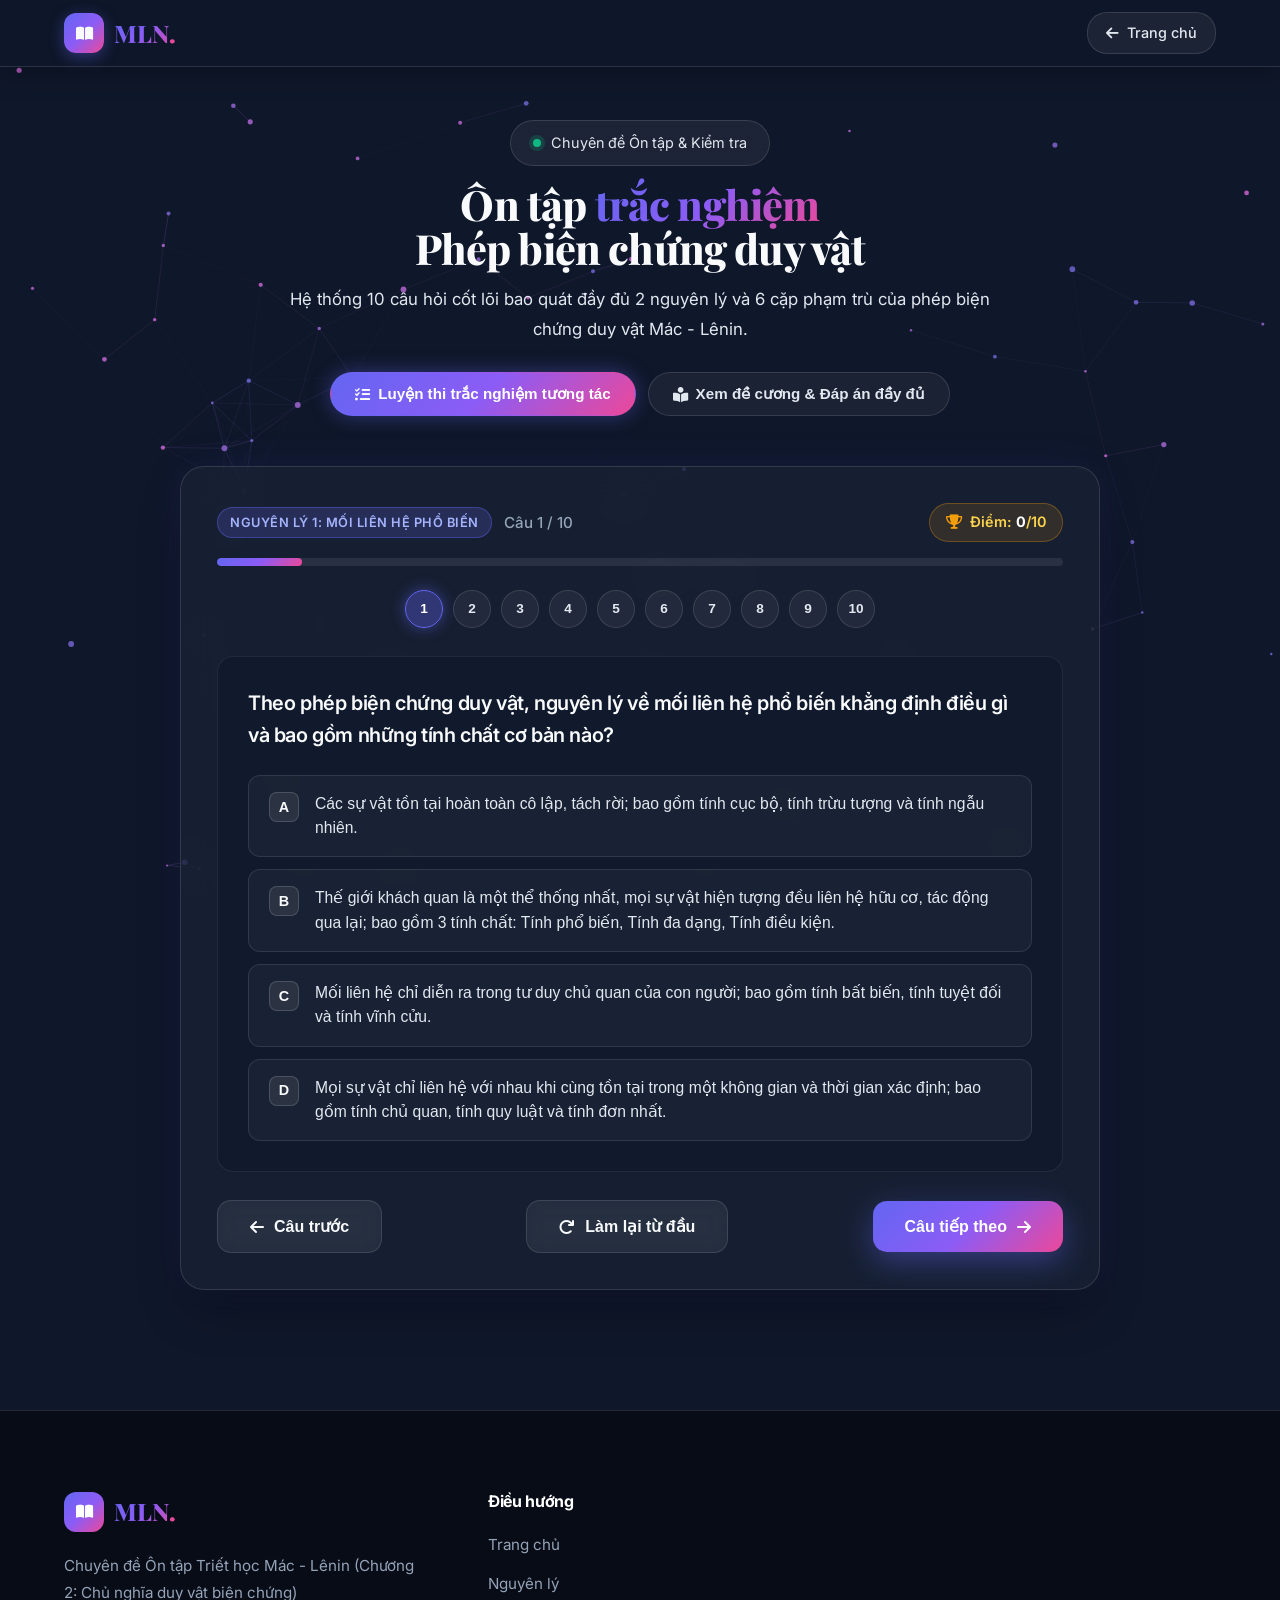
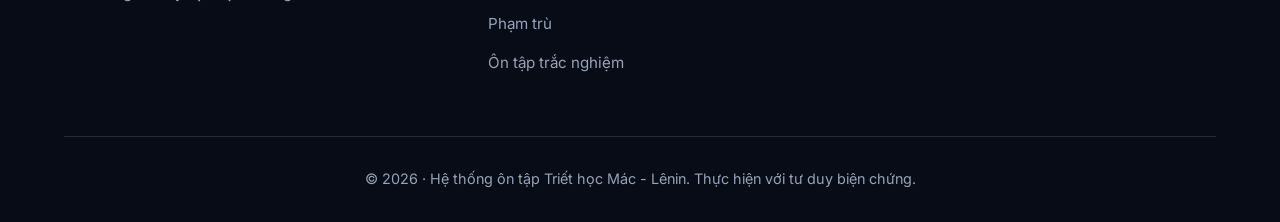
==== ontap.html @ 9b435123 "update" ====
<!DOCTYPE html>
<html lang="vi">
<head>
    <meta charset="UTF-8">
    <meta name="viewport" content="width=device-width, initial-scale=1.0">
    <title>Ôn tập trắc nghiệm | Triết học Mác - Lênin (Chương 2)</title>
    <link rel="preconnect" href="https://fonts.googleapis.com">
    <link rel="preconnect" href="https://fonts.gstatic.com" crossorigin>
    <link href="https://fonts.googleapis.com/css2?family=Inter:wght@300;400;500;600;700;800;900&family=Playfair+Display:wght@400;500;600;700;800&display=swap" rel="stylesheet">
    <link rel="stylesheet" href="styles.css">
    <link rel="stylesheet" href="https://cdnjs.cloudflare.com/ajax/libs/font-awesome/6.5.1/css/all.min.css">
    <style>
        .page-header {
            padding: 120px 0 40px;
            text-align: center;
            position: relative;
            z-index: 1;
        }
        .mode-switcher {
            display: flex;
            justify-content: center;
            gap: 12px;
            margin: 28px 0 10px;
            flex-wrap: wrap;
        }
        .mode-btn {
            padding: 12px 24px;
            border-radius: 30px;
            border: 1px solid var(--glass-border);
            background: rgba(255, 255, 255, 0.05);
            color: var(--light-2);
            font-size: 0.95rem;
            font-weight: 600;
            cursor: pointer;
            transition: var(--transition);
            display: inline-flex;
            align-items: center;
            gap: 8px;
        }
        .mode-btn:hover {
            background: rgba(99, 102, 241, 0.2);
            border-color: var(--primary);
            color: #fff;
        }
        .mode-btn.active {
            background: var(--gradient-1);
            border-color: transparent;
            color: #fff;
            box-shadow: 0 0 20px rgba(99, 102, 241, 0.4);
        }
        .study-sheet-container {
            display: none;
            max-width: 960px;
            margin: 0 auto 60px;
            padding: 0 20px;
        }
        .sheet-card {
            background: rgba(30, 41, 59, 0.6);
            border: 1px solid var(--glass-border);
            border-radius: var(--radius);
            padding: 28px;
            margin-bottom: 24px;
            backdrop-filter: blur(16px);
            transition: var(--transition);
        }
        .sheet-card:hover {
            border-color: rgba(99, 102, 241, 0.4);
            transform: translateY(-2px);
        }
        .sheet-card-header {
            display: flex;
            align-items: center;
            gap: 12px;
            margin-bottom: 14px;
        }
        .sheet-num-badge {
            width: 34px;
            height: 34px;
            border-radius: 10px;
            background: var(--gradient-1);
            color: #fff;
            font-weight: 700;
            display: flex;
            align-items: center;
            justify-content: center;
            font-size: 0.9rem;
            flex-shrink: 0;
        }
        .sheet-tag {
            color: #a5b4fc;
            font-size: 0.85rem;
            font-weight: 600;
            text-transform: uppercase;
            letter-spacing: 0.5px;
        }
        .sheet-q-text {
            font-size: 1.15rem;
            font-weight: 600;
            color: var(--light);
            margin-bottom: 16px;
            line-height: 1.6;
        }
        .sheet-ans-box {
            background: rgba(16, 185, 129, 0.12);
            border-left: 4px solid var(--success);
            padding: 14px 18px;
            border-radius: 8px;
            margin-bottom: 14px;
            color: #d1fae5;
            font-weight: 500;
        }
        .sheet-ans-label {
            color: var(--success);
            font-weight: 700;
            margin-right: 6px;
        }
        .sheet-notes-box {
            background: rgba(99, 102, 241, 0.08);
            border-radius: 8px;
            padding: 16px 20px;
            color: var(--light-2);
            font-size: 0.95rem;
            line-height: 1.65;
        }
        .sheet-notes-box strong {
            color: var(--accent);
        }
        .sheet-notes-box ul {
            padding-left: 20px;
            margin-top: 6px;
        }
        .back-nav-btn {
            display: inline-flex;
            align-items: center;
            gap: 8px;
            color: var(--light-2);
            text-decoration: none;
            padding: 8px 18px;
            border-radius: 20px;
            background: rgba(255, 255, 255, 0.06);
            border: 1px solid var(--glass-border);
            font-size: 0.9rem;
            font-weight: 500;
            transition: var(--transition);
        }
        .back-nav-btn:hover {
            color: #fff;
            background: rgba(99, 102, 241, 0.25);
            border-color: var(--primary);
            transform: translateX(-3px);
        }
    </style>
</head>
<body>
    <div class="particles-bg">
        <canvas id="particles-canvas"></canvas>
    </div>

    <!-- Top Navbar -->
    <nav class="navbar scrolled" id="navbar" style="position: fixed; top: 0; width: 100%; z-index: 100;">
        <div class="nav-container">
            <a href="index.html" class="nav-logo">
                <span class="logo-icon"><i class="fas fa-book-open"></i></span>
                <span class="logo-text">MLN<span class="logo-dot">.</span></span>
            </a>
            <div style="display: flex; align-items: center; gap: 16px;">
                <a href="index.html" class="back-nav-btn">
                    <i class="fas fa-arrow-left"></i>
                    <span>Trang chủ</span>
                </a>
            </div>
        </div>
    </nav>

    <!-- Page Header -->
    <header class="page-header">
        <div class="container">
            <div class="hero-badge animate-fade-in" style="display: inline-flex; margin-bottom: 16px;">
                <span class="badge-dot"></span>
                <span>Chuyên đề Ôn tập & Kiểm tra</span>
            </div>
            <h1 class="hero-title" style="font-size: 2.6rem; margin-bottom: 14px;">
                Ôn tập <span class="gradient-text">trắc nghiệm</span><br>
                Phép biện chứng duy vật
            </h1>
            <p class="hero-subtitle" style="max-width: 700px; margin: 0 auto; font-size: 1.05rem; color: var(--light-2);">
                Hệ thống 10 câu hỏi cốt lõi bao quát đầy đủ 2 nguyên lý và 6 cặp phạm trù của phép biện chứng duy vật Mác - Lênin.
            </p>

            <!-- Mode Switcher -->
            <div class="mode-switcher">
                <button class="mode-btn active" id="btn-mode-quiz">
                    <i class="fas fa-tasks"></i>
                    <span>Luyện thi trắc nghiệm tương tác</span>
                </button>
                <button class="mode-btn" id="btn-mode-sheet">
                    <i class="fas fa-book-reader"></i>
                    <span>Xem đề cương & Đáp án đầy đủ</span>
                </button>
            </div>
        </div>
    </header>

    <!-- MODE 1: Interactive Quiz -->
    <main id="quiz-mode-container" style="padding-bottom: 80px;">
        <div class="container">
            <div class="quiz-wrapper">
                <div class="quiz-topbar">
                    <div class="quiz-info">
                        <span class="quiz-badge" id="quiz-badge-category">Nguyên lý</span>
                        <span class="quiz-counter" id="quiz-counter">Câu 1 / 10</span>
                    </div>
                    <div class="quiz-score-pill">
                        <i class="fas fa-trophy"></i>
                        <span>Điểm: <strong id="quiz-current-score">0</strong>/10</span>
                    </div>
                </div>

                <div class="quiz-progress-track">
                    <div class="quiz-progress-fill" id="quiz-progress-fill" style="width: 10%;"></div>
                </div>

                <div class="quiz-nav-pills" id="quiz-nav-pills"></div>

                <div class="quiz-card" id="quiz-card">
                    <div class="quiz-question-wrap">
                        <h3 class="quiz-question-text" id="quiz-question-text"></h3>
                    </div>

                    <div class="quiz-options-list" id="quiz-options-list"></div>

                    <div class="quiz-explanation-box" id="quiz-explanation-box" style="display: none;">
                        <div class="quiz-explanation-header">
                            <i class="fas fa-lightbulb"></i>
                            <h4>Giải thích & Đề cương ôn tập</h4>
                        </div>
                        <div class="quiz-explanation-body" id="quiz-explanation-body"></div>
                    </div>
                </div>

                <div class="quiz-controls" id="quiz-controls">
                    <button class="btn btn-secondary" id="quiz-prev-btn" disabled>
                        <i class="fas fa-arrow-left"></i>
                        <span>Câu trước</span>
                    </button>
                    <button class="btn btn-secondary" id="quiz-reset-btn">
                        <i class="fas fa-redo"></i>
                        <span>Làm lại từ đầu</span>
                    </button>
                    <button class="btn btn-primary" id="quiz-next-btn">
                        <span>Câu tiếp theo</span>
                        <i class="fas fa-arrow-right"></i>
                    </button>
                </div>

                <div class="quiz-result-card" id="quiz-result-card" style="display: none;">
                    <div class="result-icon-wrap">
                        <i class="fas fa-award"></i>
                    </div>
                    <h3 class="result-title">Hoàn thành bài ôn tập!</h3>
                    <p class="result-score-text">Bạn đã đạt <span id="final-score">0</span> / 10 điểm</p>
                    <p class="result-message" id="final-message"></p>
                    <div class="result-actions">
                        <button class="btn btn-primary" id="quiz-restart-btn">
                            <i class="fas fa-undo"></i>
                            <span>Luyện tập lại</span>
                        </button>
                        <button class="btn btn-secondary" id="quiz-view-sheet-btn">
                            <i class="fas fa-book-reader"></i>
                            <span>Xem lại toàn bộ đề cương</span>
                        </button>
                        <a href="index.html" class="btn btn-secondary">
                            <i class="fas fa-home"></i>
                            <span>Về trang chủ</span>
                        </a>
                    </div>
                </div>
            </div>
        </div>
    </main>

    <!-- MODE 2: Study Sheet -->
    <section class="study-sheet-container" id="sheet-mode-container">
        <div id="sheet-content-list">
            <!-- Dynamic render from JS -->
        </div>
        <div style="text-align: center; margin-top: 30px;">
            <button class="btn btn-primary" id="sheet-back-to-quiz">
                <i class="fas fa-tasks"></i>
                <span>Chuyển sang làm bài kiểm tra</span>
            </button>
        </div>
    </section>

    <!-- Footer -->
    <footer class="footer" style="margin-top: 40px;">
        <div class="container">
            <div class="footer-content">
                <div class="footer-brand">
                    <div class="footer-logo">
                        <i class="fas fa-book-open"></i>
                        <span>MLN<span class="logo-dot">.</span></span>
                    </div>
                    <p class="footer-desc">
                        Chuyên đề Ôn tập Triết học Mác - Lênin (Chương 2: Chủ nghĩa duy vật biện chứng)
                    </p>
                </div>
                <div class="footer-links">
                    <div class="footer-col">
                        <h4>Điều hướng</h4>
                        <ul>
                            <li><a href="index.html">Trang chủ</a></li>
                            <li><a href="index.html#principles">Nguyên lý</a></li>
                            <li><a href="index.html#categories">Phạm trù</a></li>
                            <li><a href="ontap.html">Ôn tập trắc nghiệm</a></li>
                        </ul>
                    </div>
                </div>
            </div>
            <div class="footer-bottom">
                <p>© 2026 · Hệ thống ôn tập Triết học Mác - Lênin. Thực hiện với tư duy biện chứng.</p>
            </div>
        </div>
    </footer>

    <button id="back-to-top" class="back-to-top">
        <i class="fas fa-chevron-up"></i>
    </button>

    <script src="script.js"></script>
    <script>
        // Setup Page Specific Mode Switching
        document.addEventListener('DOMContentLoaded', () => {
            const btnModeQuiz = document.getElementById('btn-mode-quiz');
            const btnModeSheet = document.getElementById('btn-mode-sheet');
            const quizContainer = document.getElementById('quiz-mode-container');
            const sheetContainer = document.getElementById('sheet-mode-container');
            const sheetList = document.getElementById('sheet-content-list');
            const backToQuizBtn = document.getElementById('sheet-back-to-quiz');
            const viewSheetBtn = document.getElementById('quiz-view-sheet-btn');

            // Render Study Sheet content from window.quizData if available
            const allQuizData = window.quizData || (typeof quizData !== 'undefined' ? quizData : null);
            if (allQuizData && sheetList) {
                const letters = ['A', 'B', 'C', 'D'];
                sheetList.innerHTML = allQuizData.map((q, idx) => `
                    <article class="sheet-card">
                        <div class="sheet-card-header">
                            <span class="sheet-num-badge">${idx + 1}</span>
                            <span class="sheet-tag">${q.category}</span>
                        </div>
                        <h3 class="sheet-q-text">${q.question}</h3>
                        <div class="sheet-ans-box">
                            <span class="sheet-ans-label"><i class="fas fa-check-circle"></i> Đáp án đúng: ${letters[q.answer]}.</span>
                            ${q.options[q.answer]}
                        </div>
                        <div class="sheet-notes-box">
                            ${q.explanation}
                        </div>
                    </article>
                `).join('');
            }

            function switchMode(isQuiz) {
                if (isQuiz) {
                    btnModeQuiz.classList.add('active');
                    btnModeSheet.classList.remove('active');
                    quizContainer.style.display = 'block';
                    sheetContainer.style.display = 'none';
                    window.scrollTo({ top: 0, behavior: 'smooth' });
                } else {
                    btnModeSheet.classList.add('active');
                    btnModeQuiz.classList.remove('active');
                    quizContainer.style.display = 'none';
                    sheetContainer.style.display = 'block';
                    window.scrollTo({ top: 0, behavior: 'smooth' });
                }
            }

            btnModeQuiz.addEventListener('click', () => switchMode(true));
            btnModeSheet.addEventListener('click', () => switchMode(false));
            if (backToQuizBtn) backToQuizBtn.addEventListener('click', () => switchMode(true));
            if (viewSheetBtn) viewSheetBtn.addEventListener('click', () => switchMode(false));
        });
    </script>
</body>
</html>
---- styles.css ----
:root {
    --primary: #6366f1;
    --primary-dark: #4f46e5;
    --secondary: #ec4899;
    --accent: #f59e0b;
    --success: #10b981;
    --dark: #0f172a;
    --dark-2: #1e293b;
    --dark-3: #334155;
    --light: #f8fafc;
    --light-2: #e2e8f0;
    --gray: #94a3b8;
    --gradient-1: linear-gradient(135deg, #6366f1 0%, #8b5cf6 50%, #ec4899 100%);
    --gradient-2: linear-gradient(135deg, #0ea5e9 0%, #6366f1 100%);
    --gradient-3: linear-gradient(135deg, #f59e0b 0%, #ef4444 100%);
    --gradient-hero: linear-gradient(135deg, #0f0c29 0%, #302b63 50%, #24243e 100%);
    --glass-bg: rgba(255, 255, 255, 0.06);
    --glass-border: rgba(255, 255, 255, 0.12);
    --shadow-lg: 0 25px 50px -12px rgba(0, 0, 0, 0.35);
    --shadow-glow: 0 0 60px rgba(99, 102, 241, 0.35);
    --radius-sm: 8px;
    --radius: 16px;
    --radius-lg: 24px;
    --transition: all 0.4s cubic-bezier(0.4, 0, 0.2, 1);
}

* {
    margin: 0;
    padding: 0;
    box-sizing: border-box;
}

html {
    scroll-behavior: smooth;
    font-size: 16px;
}

body {
    font-family: 'Inter', -apple-system, BlinkMacSystemFont, sans-serif;
    background: var(--dark);
    color: var(--light);
    line-height: 1.7;
    overflow-x: hidden;
    -webkit-font-smoothing: antialiased;
    -moz-osx-font-smoothing: grayscale;
}

.container {
    max-width: 1200px;
    margin: 0 auto;
    padding: 0 24px;
}

h1, h2, h3, h4, h5, h6 {
    font-family: 'Playfair Display', 'Inter', serif;
    line-height: 1.25;
    color: var(--light);
    letter-spacing: -0.02em;
}

strong {
    color: #fff;
    font-weight: 700;
}

em {
    font-style: italic;
    color: var(--accent);
}

::selection {
    background: var(--primary);
    color: #fff;
}

::-webkit-scrollbar {
    width: 10px;
}

::-webkit-scrollbar-track {
    background: var(--dark);
}

::-webkit-scrollbar-thumb {
    background: linear-gradient(var(--primary), var(--secondary));
    border-radius: 10px;
}

.particles-bg {
    position: fixed;
    inset: 0;
    z-index: 0;
    pointer-events: none;
}

#particles-canvas {
    width: 100%;
    height: 100%;
}

/* ===== Navbar ===== */
.navbar {
    position: fixed;
    top: 0;
    left: 0;
    right: 0;
    z-index: 1000;
    padding: 20px 0;
    transition: var(--transition);
    backdrop-filter: blur(0px);
}

.navbar.scrolled {
    padding: 12px 0;
    background: rgba(15, 23, 42, 0.85);
    backdrop-filter: blur(20px);
    border-bottom: 1px solid var(--glass-border);
    box-shadow: 0 4px 30px rgba(0, 0, 0, 0.3);
}

.nav-container {
    max-width: 1200px;
    margin: 0 auto;
    padding: 0 24px;
    display: flex;
    align-items: center;
    justify-content: space-between;
}

.nav-logo {
    display: flex;
    align-items: center;
    gap: 10px;
    text-decoration: none;
    color: var(--light);
    font-weight: 800;
    font-size: 1.25rem;
}

.logo-icon {
    width: 40px;
    height: 40px;
    background: var(--gradient-1);
    border-radius: 12px;
    display: grid;
    place-items: center;
    font-size: 0.95rem;
    box-shadow: 0 4px 15px rgba(99, 102, 241, 0.4);
}

.logo-text {
    font-family: 'Playfair Display', serif;
    font-size: 1.5rem;
    background: var(--gradient-1);
    -webkit-background-clip: text;
    -webkit-text-fill-color: transparent;
    background-clip: text;
}

.logo-dot {
    color: var(--secondary);
    -webkit-text-fill-color: var(--secondary);
}

.nav-menu {
    display: flex;
    list-style: none;
    gap: 8px;
    align-items: center;
}

.nav-link {
    text-decoration: none;
    color: var(--gray);
    font-weight: 500;
    font-size: 0.95rem;
    padding: 8px 16px;
    border-radius: 10px;
    transition: var(--transition);
    position: relative;
}

.nav-link:hover {
    color: #fff;
    background: var(--glass-bg);
}

.nav-link.active {
    color: #fff;
    background: var(--glass-bg);
    border: 1px solid var(--glass-border);
}

.nav-link.active::before {
    content: '';
    position: absolute;
    bottom: -2px;
    left: 50%;
    transform: translateX(-50%);
    width: 20px;
    height: 2px;
    background: var(--gradient-1);
    border-radius: 2px;
}

.hamburger {
    display: none;
    flex-direction: column;
    gap: 5px;
    cursor: pointer;
    padding: 8px;
}

.hamburger span {
    width: 26px;
    height: 2px;
    background: var(--light);
    border-radius: 2px;
    transition: var(--transition);
}

.hamburger.active span:nth-child(1) {
    transform: rotate(45deg) translate(5px, 5px);
}

.hamburger.active span:nth-child(2) {
    opacity: 0;
}

.hamburger.active span:nth-child(3) {
    transform: rotate(-45deg) translate(5px, -5px);
}

/* ===== Hero Section ===== */
.hero-section {
    min-height: 100vh;
    display: flex;
    align-items: center;
    justify-content: center;
    position: relative;
    padding: 100px 24px 60px;
    overflow: hidden;
}

.hero-bg {
    position: absolute;
    inset: 0;
    z-index: -1;
    background: var(--gradient-hero);
    overflow: hidden;
}

.gradient-orb {
    position: absolute;
    border-radius: 50%;
    filter: blur(80px);
    opacity: 0.5;
    animation: float 20s infinite ease-in-out;
}

.orb-1 {
    width: 500px;
    height: 500px;
    background: linear-gradient(135deg, #6366f1, #8b5cf6);
    top: -10%;
    left: -5%;
    animation-delay: 0s;
}

.orb-2 {
    width: 400px;
    height: 400px;
    background: linear-gradient(135deg, #ec4899, #f59e0b);
    bottom: -10%;
    right: -5%;
    animation-delay: -7s;
}

.orb-3 {
    width: 350px;
    height: 350px;
    background: linear-gradient(135deg, #0ea5e9, #6366f1);
    top: 40%;
    left: 50%;
    transform: translate(-50%, -50%);
    animation-delay: -14s;
    opacity: 0.35;
}

@keyframes float {
    0%, 100% { transform: translate(0, 0) scale(1); }
    33% { transform: translate(40px, -40px) scale(1.1); }
    66% { transform: translate(-30px, 30px) scale(0.95); }
}

.hero-content {
    max-width: 900px;
    text-align: center;
    position: relative;
    z-index: 2;
}

.hero-badge {
    display: inline-flex;
    align-items: center;
    gap: 10px;
    padding: 10px 22px;
    background: var(--glass-bg);
    border: 1px solid var(--glass-border);
    border-radius: 50px;
    backdrop-filter: blur(10px);
    font-size: 0.9rem;
    color: var(--light-2);
    margin-bottom: 32px;
}

.badge-dot {
    width: 8px;
    height: 8px;
    background: var(--success);
    border-radius: 50%;
    box-shadow: 0 0 0 4px rgba(16, 185, 129, 0.2);
    animation: pulse 2s infinite;
}

@keyframes pulse {
    0%, 100% { box-shadow: 0 0 0 0 rgba(16, 185, 129, 0.5); }
    50% { box-shadow: 0 0 0 12px rgba(16, 185, 129, 0); }
}

.hero-title {
    font-size: clamp(2.8rem, 7vw, 5.5rem);
    font-weight: 800;
    margin-bottom: 24px;
    line-height: 1.05;
}

.title-gradient {
    background: var(--gradient-1);
    -webkit-background-clip: text;
    -webkit-text-fill-color: transparent;
    background-clip: text;
    display: inline-block;
    position: relative;
}

.title-gradient::after {
    content: '';
    position: absolute;
    bottom: -5px;
    left: 0;
    right: 0;
    height: 4px;
    background: var(--gradient-1);
    border-radius: 4px;
    opacity: 0.4;
}

.hero-subtitle {
    font-size: clamp(1rem, 2vw, 1.25rem);
    color: var(--light-2);
    margin-bottom: 48px;
    line-height: 1.8;
}

.hero-actions {
    display: flex;
    gap: 16px;
    justify-content: center;
    flex-wrap: wrap;
    margin-bottom: 80px;
}

.btn {
    display: inline-flex;
    align-items: center;
    gap: 10px;
    padding: 16px 32px;
    border-radius: 14px;
    font-weight: 600;
    font-size: 1rem;
    text-decoration: none;
    cursor: pointer;
    border: none;
    transition: var(--transition);
    position: relative;
    overflow: hidden;
}

.btn::before {
    content: '';
    position: absolute;
    inset: 0;
    background: linear-gradient(90deg, transparent, rgba(255,255,255,0.2), transparent);
    transform: translateX(-100%);
    transition: transform 0.6s ease;
}

.btn:hover::before {
    transform: translateX(100%);
}

.btn-primary {
    background: var(--gradient-1);
    color: #fff;
    box-shadow: 0 10px 30px rgba(99, 102, 241, 0.4);
}

.btn-primary:hover {
    transform: translateY(-3px);
    box-shadow: 0 20px 40px rgba(99, 102, 241, 0.5);
}

.btn-secondary {
    background: var(--glass-bg);
    color: var(--light);
    border: 1px solid var(--glass-border);
    backdrop-filter: blur(10px);
}

.btn-secondary:hover {
    transform: translateY(-3px);
    background: rgba(255,255,255,0.1);
    border-color: rgba(255,255,255,0.25);
}

.hero-stats {
    display: flex;
    align-items: center;
    justify-content: center;
    gap: 40px;
    flex-wrap: wrap;
}

.stat-item {
    text-align: center;
}

.stat-number {
    font-family: 'Playfair Display', serif;
    font-size: 3rem;
    font-weight: 800;
    background: var(--gradient-1);
    -webkit-background-clip: text;
    -webkit-text-fill-color: transparent;
    background-clip: text;
    line-height: 1;
}

.stat-label {
    color: var(--gray);
    font-size: 0.9rem;
    margin-top: 8px;
}

.stat-divider {
    width: 1px;
    height: 60px;
    background: linear-gradient(transparent, var(--glass-border), transparent);
}

.scroll-indicator {
    position: absolute;
    bottom: 40px;
    left: 50%;
    transform: translateX(-50%);
    display: flex;
    flex-direction: column;
    align-items: center;
    gap: 12px;
    color: var(--gray);
    font-size: 0.85rem;
    animation: bounce 2s infinite;
}

@keyframes bounce {
    0%, 100% { transform: translateX(-50%) translateY(0); }
    50% { transform: translateX(-50%) translateY(10px); }
}

.mouse {
    width: 26px;
    height: 42px;
    border: 2px solid var(--gray);
    border-radius: 13px;
    position: relative;
}

.mouse-wheel {
    position: absolute;
    top: 8px;
    left: 50%;
    transform: translateX(-50%);
    width: 3px;
    height: 8px;
    background: var(--gray);
    border-radius: 3px;
    animation: scroll 2s infinite;
}

@keyframes scroll {
    0% { opacity: 1; transform: translateX(-50%) translateY(0); }
    100% { opacity: 0; transform: translateX(-50%) translateY(18px); }
}

/* ===== Animations ===== */
.animate-fade-in {
    animation: fadeIn 0.8s ease forwards;
    opacity: 0;
}

.animate-slide-up {
    animation: slideUp 0.8s cubic-bezier(0.4, 0, 0.2, 1) forwards;
    opacity: 0;
    transform: translateY(30px);
}

.delay-1 { animation-delay: 0.15s; }
.delay-2 { animation-delay: 0.3s; }
.delay-3 { animation-delay: 0.45s; }

@keyframes fadeIn {
    to { opacity: 1; }
}

@keyframes slideUp {
    to { opacity: 1; transform: translateY(0); }
}

.reveal {
    opacity: 0;
    transform: translateY(40px);
    transition: all 0.8s cubic-bezier(0.4, 0, 0.2, 1);
}

.reveal.left { transform: translateX(-40px); }
.reveal.right { transform: translateX(40px); }

.reveal.visible {
    opacity: 1;
    transform: translate(0, 0);
}

/* ===== Sections ===== */
.section {
    padding: 120px 0;
    position: relative;
}

.section-header {
    text-align: center;
    margin-bottom: 80px;
}

.section-tag {
    display: inline-flex;
    align-items: center;
    gap: 8px;
    padding: 8px 18px;
    background: var(--glass-bg);
    border: 1px solid var(--glass-border);
    border-radius: 50px;
    font-size: 0.85rem;
    color: var(--primary);
    font-weight: 600;
    margin-bottom: 24px;
}

.section-tag i {
    color: var(--secondary);
}

.section-title {
    font-size: clamp(2rem, 5vw, 3.5rem);
    font-weight: 800;
    margin-bottom: 20px;
}

.gradient-text {
    background: var(--gradient-1);
    -webkit-background-clip: text;
    -webkit-text-fill-color: transparent;
    background-clip: text;
}

.section-desc {
    font-size: 1.05rem;
    color: var(--gray);
    max-width: 700px;
    margin: 0 auto;
    line-height: 1.8;
}

/* ===== Principles Section ===== */
.principles-section {
    background: linear-gradient(180deg, var(--dark) 0%, #111827 100%);
}

.principles-grid {
    display: grid;
    grid-template-columns: repeat(auto-fit, minmax(400px, 1fr));
    gap: 32px;
}

.principle-card {
    position: relative;
    background: var(--glass-bg);
    border: 1px solid var(--glass-border);
    border-radius: var(--radius-lg);
    padding: 48px 40px;
    backdrop-filter: blur(20px);
    overflow: hidden;
    transition: var(--transition);
}

.card-glow {
    position: absolute;
    top: -50%;
    right: -50%;
    width: 400px;
    height: 400px;
    background: var(--gradient-1);
    border-radius: 50%;
    filter: blur(80px);
    opacity: 0;
    transition: var(--transition);
    z-index: 0;
}

.principle-card:hover {
    transform: translateY(-8px);
    border-color: rgba(99, 102, 241, 0.4);
    box-shadow: var(--shadow-glow);
}

.principle-card:hover .card-glow {
    opacity: 0.15;
}

.principle-card.right:hover .card-glow {
    background: linear-gradient(135deg, #f59e0b, #ef4444);
}

.card-icon {
    display: flex;
    align-items: flex-start;
    justify-content: space-between;
    margin-bottom: 28px;
    position: relative;
    z-index: 1;
}

.icon-circle {
    width: 72px;
    height: 72px;
    border-radius: 20px;
    background: linear-gradient(135deg, rgba(99, 102, 241, 0.25), rgba(139, 92, 246, 0.25));
    border: 1px solid rgba(99, 102, 241, 0.35);
    display: grid;
    place-items: center;
    font-size: 1.75rem;
    color: var(--primary);
}

.icon-circle.secondary {
    background: linear-gradient(135deg, rgba(245, 158, 11, 0.25), rgba(239, 68, 68, 0.25));
    border: 1px solid rgba(245, 158, 11, 0.35);
    color: var(--accent);
}

.card-number {
    font-family: 'Playfair Display', serif;
    font-size: 3rem;
    font-weight: 800;
    background: linear-gradient(135deg, rgba(255,255,255,0.15), rgba(255,255,255,0.05));
    -webkit-background-clip: text;
    -webkit-text-fill-color: transparent;
    background-clip: text;
}

.card-body {
    position: relative;
    z-index: 1;
}

.card-title {
    font-size: 1.6rem;
    font-weight: 700;
    margin-bottom: 16px;
}

.card-divider {
    width: 60px;
    height: 4px;
    background: var(--gradient-1);
    border-radius: 4px;
    margin-bottom: 20px;
}

.principle-card.right .card-divider {
    background: var(--gradient-3);
}

.card-text {
    color: var(--light-2);
    line-height: 1.85;
    margin-bottom: 24px;
}

.card-points {
    display: flex;
    flex-direction: column;
    gap: 14px;
}

.point-item {
    display: flex;
    align-items: flex-start;
    gap: 12px;
    font-size: 0.95rem;
    color: var(--light-2);
}

.point-item i {
    margin-top: 5px;
    color: var(--success);
    flex-shrink: 0;
}

.point-item span {
    line-height: 1.6;
}

/* ===== AI Section ===== */
.ai-section {
    background: linear-gradient(180deg, #111827 0%, #1e1b4b 50%, #111827 100%);
}

.ai-showcase {
    margin-bottom: 80px;
    text-align: center;
}

.ai-logos {
    display: flex;
    align-items: center;
    justify-content: center;
    gap: 80px;
    flex-wrap: wrap;
    position: relative;
    padding: 40px;
}

.ai-connector {
    position: absolute;
    top: 50%;
    left: 15%;
    right: 15%;
    height: 2px;
    background: linear-gradient(90deg, transparent, var(--gradient-1), transparent);
    transform: translateY(-50%);
    opacity: 0.3;
    z-index: 0;
}

.ai-logo-item {
    display: flex;
    flex-direction: column;
    align-items: center;
    gap: 16px;
    position: relative;
    z-index: 1;
}

.logo-wrap {
    width: 90px;
    height: 90px;
    border-radius: 24px;
    display: grid;
    place-items: center;
    font-size: 2rem;
    transition: var(--transition);
    cursor: pointer;
}

.logo-wrap:hover {
    transform: translateY(-8px) scale(1.05);
}

.logo-wrap.openai {
    background: linear-gradient(135deg, #10a37f, #0e8a6a);
    box-shadow: 0 15px 35px rgba(16, 163, 127, 0.4);
}

.logo-wrap.gemini {
    background: linear-gradient(135deg, #4285F4, #EA4335, #FBBC05, #34A853);
    box-shadow: 0 15px 35px rgba(66, 133, 244, 0.4);
}

.logo-wrap.claude {
    background: linear-gradient(135deg, #cc785c, #a45b3f);
    box-shadow: 0 15px 35px rgba(204, 120, 92, 0.4);
}

.ai-logo-item span {
    font-weight: 600;
    color: var(--light-2);
}

.ai-analysis-grid {
    display: grid;
    grid-template-columns: repeat(auto-fit, minmax(450px, 1fr));
    gap: 32px;
    margin-bottom: 60px;
}

.analysis-card {
    background: var(--glass-bg);
    border: 1px solid var(--glass-border);
    border-radius: var(--radius-lg);
    overflow: hidden;
    backdrop-filter: blur(20px);
    transition: var(--transition);
}

.analysis-card:hover {
    transform: translateY(-6px);
    border-color: rgba(99, 102, 241, 0.4);
    box-shadow: 0 20px 50px rgba(0, 0, 0, 0.3);
}

.analysis-header {
    padding: 36px 36px 20px;
    background: linear-gradient(135deg, rgba(99, 102, 241, 0.1), transparent);
    border-bottom: 1px solid var(--glass-border);
}

.analysis-card.right .analysis-header {
    background: linear-gradient(135deg, rgba(245, 158, 11, 0.1), transparent);
}

.analysis-header h3 {
    font-size: 1.4rem;
    line-height: 1.4;
}

.analysis-icon {
    width: 56px;
    height: 56px;
    border-radius: 16px;
    background: linear-gradient(135deg, rgba(99, 102, 241, 0.25), rgba(139, 92, 246, 0.25));
    border: 1px solid rgba(99, 102, 241, 0.35);
    display: grid;
    place-items: center;
    color: var(--primary);
    font-size: 1.4rem;
    margin-bottom: 20px;
}

.analysis-icon.secondary {
    background: linear-gradient(135deg, rgba(245, 158, 11, 0.25), rgba(239, 68, 68, 0.25));
    border: 1px solid rgba(245, 158, 11, 0.35);
    color: var(--accent);
}

.analysis-body {
    padding: 32px 36px;
    display: flex;
    flex-direction: column;
    gap: 28px;
}

.analysis-point {
    display: flex;
    gap: 20px;
}

.point-bullet {
    flex-shrink: 0;
    width: 36px;
    height: 36px;
    border-radius: 10px;
    background: var(--gradient-1);
    color: #fff;
    font-weight: 700;
    display: grid;
    place-items: center;
    font-size: 0.9rem;
}

.point-bullet.alt {
    background: var(--gradient-3);
}

.point-content h4 {
    font-size: 1.05rem;
    margin-bottom: 8px;
    font-family: 'Inter', sans-serif;
    font-weight: 700;
}

.point-content p {
    color: var(--gray);
    font-size: 0.95rem;
    line-height: 1.7;
}

.conclusion-box {
    background: linear-gradient(135deg, rgba(99, 102, 241, 0.12), rgba(236, 72, 153, 0.12));
    border: 1px solid rgba(99, 102, 241, 0.3);
    border-radius: var(--radius-lg);
    padding: 48px;
    display: flex;
    gap: 32px;
    align-items: flex-start;
    position: relative;
    overflow: hidden;
    backdrop-filter: blur(20px);
}

.conclusion-box::before {
    content: '';
    position: absolute;
    top: -100px;
    right: -100px;
    width: 300px;
    height: 300px;
    background: var(--gradient-1);
    border-radius: 50%;
    filter: blur(100px);
    opacity: 0.15;
}

.conclusion-icon {
    flex-shrink: 0;
    width: 72px;
    height: 72px;
    border-radius: 20px;
    background: var(--gradient-3);
    display: grid;
    place-items: center;
    font-size: 1.8rem;
    color: #fff;
    box-shadow: 0 10px 30px rgba(245, 158, 11, 0.4);
    position: relative;
    z-index: 1;
}

.conclusion-content {
    position: relative;
    z-index: 1;
    flex: 1;
}

.conclusion-content h3 {
    font-size: 1.6rem;
    margin-bottom: 16px;
    font-family: 'Playfair Display', serif;
}

.conclusion-content p {
    color: var(--light-2);
    line-height: 1.9;
    font-size: 1.05rem;
}

/* ===== Categories Section ===== */
.categories-section {
    background: linear-gradient(180deg, #111827 0%, var(--dark) 100%);
}

.categories-tabs {
    display: flex;
    gap: 12px;
    margin-bottom: 48px;
    flex-wrap: wrap;
    justify-content: center;
}

.tab-btn {
    display: flex;
    align-items: center;
    gap: 12px;
    padding: 16px 24px;
    background: var(--glass-bg);
    border: 1px solid var(--glass-border);
    border-radius: 14px;
    color: var(--gray);
    font-family: 'Inter', sans-serif;
    font-size: 0.9rem;
    font-weight: 600;
    cursor: pointer;
    transition: var(--transition);
    text-align: left;
    backdrop-filter: blur(10px);
}

.tab-btn i {
    font-size: 1.2rem;
    color: var(--primary);
}

.tab-btn:hover {
    background: rgba(255,255,255,0.08);
    color: #fff;
    transform: translateY(-2px);
}

.tab-btn.active {
    background: var(--gradient-1);
    color: #fff;
    border-color: transparent;
    box-shadow: 0 10px 30px rgba(99, 102, 241, 0.4);
}

.tab-btn.active i {
    color: #fff;
}

.tabs-content {
    position: relative;
}

.tab-pane {
    display: none;
    animation: fadeIn 0.5s ease;
}

.tab-pane.active {
    display: block;
}

.tab-grid {
    display: grid;
    grid-template-columns: 1fr auto 1fr;
    gap: 32px;
    align-items: stretch;
    margin-bottom: 32px;
}

.tab-grid.single {
    grid-template-columns: 1fr;
}

.tab-side {
    background: var(--glass-bg);
    border: 1px solid var(--glass-border);
    border-radius: var(--radius-lg);
    padding: 36px;
    backdrop-filter: blur(20px);
    transition: var(--transition);
    position: relative;
    overflow: hidden;
}

.tab-side.left-side::before {
    content: '';
    position: absolute;
    top: 0;
    left: 0;
    right: 0;
    height: 4px;
    background: var(--gradient-1);
}

.tab-side.right-side::before {
    content: '';
    position: absolute;
    top: 0;
    left: 0;
    right: 0;
    height: 4px;
    background: var(--gradient-3);
}

.tab-side:hover {
    transform: translateY(-4px);
    border-color: rgba(99, 102, 241, 0.4);
}

.side-header {
    display: flex;
    align-items: center;
    gap: 16px;
    margin-bottom: 20px;
}

.side-header i {
    width: 48px;
    height: 48px;
    border-radius: 14px;
    background: linear-gradient(135deg, rgba(99, 102, 241, 0.25), rgba(139, 92, 246, 0.25));
    border: 1px solid rgba(99, 102, 241, 0.35);
    display: grid;
    place-items: center;
    color: var(--primary);
    font-size: 1.2rem;
}

.side-header.alt i {
    background: linear-gradient(135deg, rgba(245, 158, 11, 0.25), rgba(239, 68, 68, 0.25));
    border: 1px solid rgba(245, 158, 11, 0.35);
    color: var(--accent);
}

.side-header h3 {
    font-size: 1.4rem;
}

.tab-side p {
    color: var(--light-2);
    line-height: 1.85;
    margin-bottom: 20px;
}

.side-list {
    list-style: none;
    display: flex;
    flex-direction: column;
    gap: 12px;
}

.side-list li {
    display: flex;
    align-items: flex-start;
    gap: 12px;
    color: var(--light-2);
    font-size: 0.95rem;
    line-height: 1.6;
}

.side-list i {
    margin-top: 5px;
    color: var(--primary);
    flex-shrink: 0;
    font-size: 0.8rem;
}

.right-side .side-list i {
    color: var(--accent);
}

.tab-vs {
    display: flex;
    flex-direction: column;
    align-items: center;
    justify-content: center;
    gap: 20px;
    padding: 0 10px;
}

.vs-text {
    font-family: 'Playfair Display', serif;
    font-size: 2rem;
    font-weight: 800;
    background: var(--gradient-1);
    -webkit-background-clip: text;
    -webkit-text-fill-color: transparent;
    background-clip: text;
}

.vs-line {
    flex: 1;
    width: 2px;
    min-height: 100px;
    background: linear-gradient(180deg, transparent, var(--glass-border), transparent);
}

.tab-relation {
    background: linear-gradient(135deg, rgba(99, 102, 241, 0.1), rgba(236, 72, 153, 0.1));
    border: 1px solid var(--glass-border);
    border-radius: var(--radius);
    padding: 32px;
    display: flex;
    gap: 24px;
    align-items: flex-start;
    backdrop-filter: blur(15px);
}

.relation-icon {
    flex-shrink: 0;
    width: 52px;
    height: 52px;
    border-radius: 16px;
    background: var(--gradient-1);
    display: grid;
    place-items: center;
    color: #fff;
    font-size: 1.3rem;
}

.tab-relation p {
    color: var(--light-2);
    line-height: 1.9;
}

.tab-relation strong {
    background: var(--gradient-1);
    -webkit-background-clip: text;
    -webkit-text-fill-color: transparent;
    background-clip: text;
}

.alt-relation {
    margin-top: 32px;
}

/* ===== Triplet ===== */
.triplet-wrapper {
    display: grid;
    grid-template-columns: 1fr auto 1fr auto 1fr;
    gap: 24px;
    align-items: stretch;
}

.triplet-item {
    background: var(--glass-bg);
    border: 1px solid var(--glass-border);
    border-radius: var(--radius-lg);
    padding: 36px 28px;
    text-align: center;
    backdrop-filter: blur(20px);
    transition: var(--transition);
    position: relative;
    overflow: hidden;
}

.triplet-item::before {
    content: '';
    position: absolute;
    top: 0;
    left: 0;
    right: 0;
    height: 4px;
    background: var(--gradient-2);
}

.triplet-item:nth-child(3)::before {
    background: var(--gradient-1);
}

.triplet-item:last-child::before {
    background: var(--gradient-3);
}

.triplet-item:hover {
    transform: translateY(-6px);
    box-shadow: var(--shadow-glow);
    border-color: rgba(99, 102, 241, 0.4);
}

.triplet-icon {
    width: 64px;
    height: 64px;
    border-radius: 18px;
    background: linear-gradient(135deg, rgba(14, 165, 233, 0.25), rgba(99, 102, 241, 0.25));
    border: 1px solid rgba(14, 165, 233, 0.35);
    display: grid;
    place-items: center;
    color: #0ea5e9;
    font-size: 1.5rem;
    margin: 0 auto 20px;
}

.triplet-icon.middle {
    background: linear-gradient(135deg, rgba(99, 102, 241, 0.25), rgba(139, 92, 246, 0.25));
    border: 1px solid rgba(99, 102, 241, 0.35);
    color: var(--primary);
}

.triplet-icon.end {
    background: linear-gradient(135deg, rgba(245, 158, 11, 0.25), rgba(239, 68, 68, 0.25));
    border: 1px solid rgba(245, 158, 11, 0.35);
    color: var(--accent);
}

.triplet-item h3 {
    font-size: 1.3rem;
    margin-bottom: 12px;
}

.triplet-divider {
    width: 40px;
    height: 3px;
    background: var(--gradient-2);
    border-radius: 3px;
    margin: 0 auto 16px;
}

.triplet-item:nth-child(3) .triplet-divider {
    background: var(--gradient-1);
}

.triplet-item:last-child .triplet-divider {
    background: var(--gradient-3);
}

.triplet-item p {
    color: var(--light-2);
    font-size: 0.95rem;
    line-height: 1.7;
    margin-bottom: 16px;
}

.triplet-item ul {
    list-style: none;
    display: flex;
    flex-direction: column;
    gap: 8px;
    text-align: left;
}

.triplet-item ul li {
    color: var(--gray);
    font-size: 0.9rem;
    line-height: 1.6;
    padding: 8px 12px;
    background: rgba(255,255,255,0.03);
    border-radius: 8px;
}

.triplet-arrow {
    display: grid;
    place-items: center;
    font-size: 1.5rem;
    color: var(--primary);
    animation: arrowPulse 2s infinite;
}

@keyframes arrowPulse {
    0%, 100% { transform: translateX(0); }
    50% { transform: translateX(6px); }
}

/* ===== References Section ===== */
.references-section {
    background: linear-gradient(180deg, var(--dark) 0%, #0c1222 100%);
}

.refs-grid {
    display: grid;
    grid-template-columns: repeat(2, 1fr);
    gap: 24px;
}

.span-two {
    grid-column: span 2;
}

.ref-card {
    display: flex;
    gap: 24px;
    padding: 36px;
    background: var(--glass-bg);
    border: 1px solid var(--glass-border);
    border-radius: var(--radius-lg);
    backdrop-filter: blur(20px);
    transition: var(--transition);
    text-decoration: none;
    color: inherit;
    position: relative;
    overflow: hidden;
}

.ref-card::before {
    content: '';
    position: absolute;
    inset: 0;
    background: var(--gradient-1);
    opacity: 0;
    transition: var(--transition);
}

.ref-card:hover {
    transform: translateY(-6px);
    border-color: rgba(99, 102, 241, 0.4);
    box-shadow: var(--shadow-glow);
}

.ref-icon {
    flex-shrink: 0;
    width: 80px;
    height: 80px;
    border-radius: 20px;
    display: grid;
    place-items: center;
    font-size: 1.8rem;
    color: #fff;
    position: relative;
    z-index: 1;
}

.ref-icon.vietnam {
    background: linear-gradient(135deg, #dc2626, #ef4444);
    box-shadow: 0 10px 25px rgba(239, 68, 68, 0.4);
}

.ref-icon.vietnam-2 {
    background: linear-gradient(135deg, #0891b2, #06b6d4);
    box-shadow: 0 10px 25px rgba(8, 145, 178, 0.4);
}

.ref-icon.marx {
    background: linear-gradient(135deg, #581c87, #7c3aed);
    box-shadow: 0 10px 25px rgba(124, 58, 237, 0.4);
}

.ref-content {
    flex: 1;
    position: relative;
    z-index: 1;
}

.ref-year {
    display: inline-block;
    padding: 4px 12px;
    background: rgba(255,255,255,0.08);
    border-radius: 50px;
    font-size: 0.8rem;
    font-weight: 600;
    color: var(--accent);
    margin-bottom: 12px;
}

.ref-title {
    font-size: 1.3rem;
    font-weight: 700;
    margin-bottom: 16px;
    font-family: 'Inter', sans-serif;
}

.ref-pages {
    display: flex;
    align-items: center;
    gap: 10px;
    color: var(--light-2);
    font-size: 0.95rem;
    margin-bottom: 8px;
}

.ref-pages i {
    color: var(--primary);
}

.ref-pages.alt i {
    color: var(--secondary);
}

.ref-action {
    display: inline-flex;
    align-items: center;
    gap: 8px;
    margin-top: 20px;
    font-size: 0.9rem;
    font-weight: 600;
    color: var(--primary);
    transition: var(--transition);
}

.ref-card:hover .ref-action {
    color: #fff;
    gap: 12px;
}

/* ===== Footer ===== */
.footer {
    background: #080c16;
    border-top: 1px solid var(--glass-border);
    padding: 80px 0 30px;
}

.footer-content {
    display: grid;
    grid-template-columns: 1fr 2fr;
    gap: 60px;
    margin-bottom: 60px;
}

.footer-brand {
    max-width: 350px;
}

.footer-logo {
    display: flex;
    align-items: center;
    gap: 10px;
    font-family: 'Playfair Display', serif;
    font-size: 1.5rem;
    font-weight: 800;
    margin-bottom: 20px;
}

.footer-logo i {
    width: 40px;
    height: 40px;
    background: var(--gradient-1);
    border-radius: 12px;
    display: grid;
    place-items: center;
    font-size: 0.95rem;
    color: #fff;
}

.footer-logo > span {
    background: var(--gradient-1);
    -webkit-background-clip: text;
    -webkit-text-fill-color: transparent;
    background-clip: text;
}

.footer-desc {
    color: var(--gray);
    line-height: 1.8;
    font-size: 0.95rem;
}

.footer-links {
    display: grid;
    grid-template-columns: repeat(2, 1fr);
    gap: 40px;
}

.footer-col h4 {
    font-size: 1rem;
    font-family: 'Inter', sans-serif;
    font-weight: 700;
    margin-bottom: 20px;
    color: #fff;
}

.footer-col ul {
    list-style: none;
    display: flex;
    flex-direction: column;
    gap: 12px;
}

.footer-col ul li a {
    text-decoration: none;
    color: var(--gray);
    font-size: 0.95rem;
    transition: var(--transition);
}

.footer-col ul li a:hover {
    color: #fff;
    padding-left: 4px;
}

.footer-bottom {
    padding-top: 30px;
    border-top: 1px solid var(--glass-border);
    text-align: center;
    color: var(--gray);
    font-size: 0.9rem;
}

.heart {
    color: var(--secondary);
    animation: heartbeat 1.5s infinite;
    display: inline-block;
}

@keyframes heartbeat {
    0%, 100% { transform: scale(1); }
    50% { transform: scale(1.2); }
}

/* ===== Back to top ===== */
.back-to-top {
    position: fixed;
    bottom: 30px;
    right: 30px;
    width: 52px;
    height: 52px;
    border-radius: 16px;
    background: var(--gradient-1);
    color: #fff;
    border: none;
    cursor: pointer;
    font-size: 1.1rem;
    box-shadow: 0 10px 30px rgba(99, 102, 241, 0.4);
    opacity: 0;
    visibility: hidden;
    transform: translateY(20px);
    transition: var(--transition);
    z-index: 999;
}

.back-to-top.visible {
    opacity: 1;
    visibility: visible;
    transform: translateY(0);
}

.back-to-top:hover {
    transform: translateY(-5px);
    box-shadow: 0 15px 40px rgba(99, 102, 241, 0.5);
}

/* ===== Responsive ===== */
/* ===== Category Sub-title (tab header) ===== */
.cat-sub-title {
    text-align: center;
    margin-bottom: 56px;
    padding: 36px 28px;
    background: linear-gradient(135deg, rgba(99,102,241,0.08), rgba(236,72,153,0.08));
    border: 1px solid var(--glass-border);
    border-radius: var(--radius-lg);
    backdrop-filter: blur(15px);
    position: relative;
    overflow: hidden;
}
.cat-sub-title::before {
    content: '';
    position: absolute;
    top: -120px; right: -120px;
    width: 300px; height: 300px;
    background: var(--gradient-1);
    filter: blur(100px);
    opacity: 0.1;
    border-radius: 50%;
}
.cat-sub-title > i {
    font-size: 2.2rem;
    background: var(--gradient-1);
    -webkit-background-clip: text;
    -webkit-text-fill-color: transparent;
    background-clip: text;
    margin-bottom: 16px;
    display: inline-block;
}
.cat-sub-title span {
    display: inline-block;
    padding: 6px 16px;
    margin-bottom: 16px;
    border-radius: 50px;
    font-size: 0.85rem;
    font-weight: 700;
    letter-spacing: 1px;
    background: rgba(99,102,241,0.15);
    color: var(--primary);
    border: 1px solid rgba(99,102,241,0.3);
}
.cat-sub-title h2 {
    font-size: clamp(1.8rem, 4vw, 2.6rem);
    background: var(--gradient-1);
    -webkit-background-clip: text;
    -webkit-text-fill-color: transparent;
    background-clip: text;
    position: relative;
    z-index: 1;
}

/* ===== Sub sections inside each tab ===== */
.sub-section {
    background: var(--glass-bg);
    border: 1px solid var(--glass-border);
    border-radius: var(--radius-lg);
    padding: 36px;
    backdrop-filter: blur(20px);
    margin-bottom: 28px;
    transition: var(--transition);
    position: relative;
    overflow: hidden;
}
.sub-section::before {
    content: '';
    position: absolute;
    top: 0; left: 0; right: 0;
    height: 3px;
    background: var(--gradient-2);
}
.sub-section.relation::before { background: var(--gradient-1); }
.sub-section.meaning::before  { background: var(--gradient-3); }

.sub-section:hover {
    transform: translateY(-3px);
    border-color: rgba(99,102,241,0.35);
    box-shadow: 0 15px 40px rgba(0,0,0,0.25);
}

.sub-section-header {
    display: flex;
    align-items: center;
    gap: 16px;
    margin-bottom: 28px;
    padding-bottom: 16px;
    border-bottom: 1px solid var(--glass-border);
}

.badge-num {
    flex-shrink: 0;
    width: 44px; height: 44px;
    border-radius: 14px;
    display: grid;
    place-items: center;
    font-weight: 800;
    color: #fff;
    font-family: 'Playfair Display', serif;
    font-size: 1.25rem;
    background: linear-gradient(135deg, #0ea5e9, #6366f1);
    box-shadow: 0 8px 20px rgba(14, 165, 233, 0.3);
}
.badge-num.alt {
    background: linear-gradient(135deg, #8b5cf6, #ec4899);
    box-shadow: 0 8px 20px rgba(139, 92, 246, 0.3);
}
.badge-num.alt-2 {
    background: linear-gradient(135deg, #f59e0b, #ef4444);
    box-shadow: 0 8px 20px rgba(245, 158, 11, 0.3);
}

.sub-section-header h3 {
    font-size: 1.5rem;
    font-family: 'Playfair Display', serif;
    font-weight: 700;
}

/* ===== Bullet grid ===== */
.bullet-grid {
    list-style: none;
    display: grid;
    grid-template-columns: repeat(auto-fit, minmax(320px, 1fr));
    gap: 16px 24px;
}
.bullet-grid li {
    display: flex;
    align-items: flex-start;
    gap: 14px;
    color: var(--light-2);
    line-height: 1.75;
    padding: 14px 18px;
    background: rgba(255,255,255,0.03);
    border: 1px solid rgba(255,255,255,0.04);
    border-radius: 12px;
    transition: var(--transition);
}
.bullet-grid li:hover {
    transform: translateX(4px);
    border-color: rgba(99,102,241,0.3);
    background: rgba(99,102,241,0.04);
}
.b-dot {
    flex-shrink: 0;
    width: 10px; height: 10px;
    border-radius: 50%;
    background: var(--gradient-1);
    margin-top: 10px;
    box-shadow: 0 0 0 4px rgba(99,102,241,0.2);
}
.b-dot.green {
    background: linear-gradient(135deg, #10b981, #0ea5e9);
    box-shadow: 0 0 0 4px rgba(16,185,129,0.2);
}
.bullet-grid.mean li:hover {
    border-color: rgba(16,185,129,0.3);
    background: rgba(16,185,129,0.04);
}

/* ===== Analysis para & list (AI cards) ===== */
.analysis-para {
    color: var(--light-2);
    line-height: 1.85;
    margin-bottom: 18px;
}
.analysis-list {
    list-style: none;
    display: flex;
    flex-direction: column;
    gap: 14px;
}
.analysis-list li {
    padding: 14px 16px;
    background: rgba(255,255,255,0.035);
    border: 1px solid rgba(255,255,255,0.05);
    border-left: 3px solid var(--primary);
    border-radius: 10px;
    color: var(--light-2);
    line-height: 1.75;
    transition: var(--transition);
}
.analysis-list li:hover {
    background: rgba(99,102,241,0.07);
    transform: translateX(3px);
}
.analysis-card.right .analysis-list li {
    border-left-color: var(--accent);
}
.analysis-card.right .analysis-list li:hover {
    background: rgba(245,158,11,0.07);
}

/* ===== 8 unique gradient colors for 8 AI analysis icons ===== */
.analysis-icon.tri {
    background: linear-gradient(135deg, rgba(139,92,246,0.25), rgba(236,72,153,0.25));
    border: 1px solid rgba(139,92,246,0.35);
    color: #a855f7;
}
.analysis-icon.quad {
    background: linear-gradient(135deg, rgba(14,165,233,0.25), rgba(99,102,241,0.25));
    border: 1px solid rgba(14,165,233,0.35);
    color: #0ea5e9;
}
.analysis-icon.pent {
    background: linear-gradient(135deg, rgba(99,102,241,0.25), rgba(16,185,129,0.25));
    border: 1px solid rgba(99,102,241,0.35);
    color: #6366f1;
}
.analysis-icon.hex {
    background: linear-gradient(135deg, rgba(236,72,153,0.25), rgba(245,158,11,0.25));
    border: 1px solid rgba(236,72,153,0.35);
    color: #ec4899;
}
.analysis-icon.hept {
    background: linear-gradient(135deg, rgba(16,185,129,0.25), rgba(14,165,233,0.25));
    border: 1px solid rgba(16,185,129,0.35);
    color: #10b981;
}
.analysis-icon.octo {
    background: linear-gradient(135deg, rgba(239,68,68,0.25), rgba(245,158,11,0.25));
    border: 1px solid rgba(239,68,68,0.35);
    color: #ef4444;
}

/* ===== Bullet grid 1 column on small ===== */
@media (max-width: 640px) {
    .bullet-grid { grid-template-columns: 1fr; }
    .sub-section, .cat-sub-title { padding: 24px; }
    .sub-section-header h3 { font-size: 1.25rem; }
}

/* ===== Responsive ===== */
@media (max-width: 1024px) {
    .ai-analysis-grid,
    .principles-grid {
        grid-template-columns: 1fr;
    }

    .tab-grid {
        grid-template-columns: 1fr;
    }

    .tab-vs {
        flex-direction: row;
        min-height: auto;
        padding: 20px 0;
    }

    .vs-line {
        width: 80px;
        min-height: 2px;
        height: 2px;
    }

    .triplet-wrapper {
        grid-template-columns: 1fr;
        gap: 20px;
    }

    .triplet-arrow {
        transform: rotate(90deg);
        padding: 10px 0;
    }

    .footer-content {
        grid-template-columns: 1fr;
        gap: 40px;
    }
}

@media (max-width: 768px) {
    .nav-menu {
        position: fixed;
        top: 70px;
        left: 0;
        right: 0;
        flex-direction: column;
        background: rgba(15, 23, 42, 0.98);
        backdrop-filter: blur(20px);
        padding: 24px;
        gap: 8px;
        transform: translateY(-200%);
        transition: var(--transition);
        border-bottom: 1px solid var(--glass-border);
    }

    .nav-menu.active {
        transform: translateY(0);
    }

    .hamburger {
        display: flex;
    }

    .section {
        padding: 80px 0;
    }

    .hero-stats {
        gap: 20px;
    }

    .stat-divider {
        display: none;
    }

    .principle-card,
    .analysis-card,
    .ref-card,
    .tab-side,
    .triplet-item {
        padding: 28px 24px;
    }

    .conclusion-box {
        flex-direction: column;
        padding: 32px 24px;
    }

    .refs-grid {
        grid-template-columns: 1fr;
    }

    .span-two {
        grid-column: span 1;
    }

    .ai-logos {
        gap: 40px;
    }

    .logo-wrap {
        width: 72px;
        height: 72px;
        font-size: 1.5rem;
    }

    .footer-links {
        grid-template-columns: 1fr;
        gap: 30px;
    }
}

@media (max-width: 480px) {
    .hero-actions {
        flex-direction: column;
        width: 100%;
    }

    .btn {
        width: 100%;
        justify-content: center;
    }

    .ref-card {
        flex-direction: column;
    }

    .tab-relation {
        flex-direction: column;
    }
}

/* ===================================================================
   QUIZ / REVIEW SECTION STYLES
   =================================================================== */
.quiz-section {
    position: relative;
    padding: 100px 0;
    background: radial-gradient(circle at 50% 30%, rgba(99, 102, 241, 0.08) 0%, transparent 70%);
}

.quiz-wrapper {
    max-width: 920px;
    margin: 0 auto;
    background: rgba(30, 41, 59, 0.5);
    border: 1px solid var(--glass-border);
    border-radius: var(--radius-lg);
    padding: 36px;
    backdrop-filter: blur(18px);
    box-shadow: var(--shadow-lg), 0 0 40px rgba(99, 102, 241, 0.1);
    position: relative;
    overflow: hidden;
}

.quiz-topbar {
    display: flex;
    justify-content: space-between;
    align-items: center;
    margin-bottom: 16px;
}

.quiz-info {
    display: flex;
    align-items: center;
    gap: 12px;
}

.quiz-badge {
    background: rgba(99, 102, 241, 0.2);
    border: 1px solid rgba(99, 102, 241, 0.4);
    color: #a5b4fc;
    padding: 4px 12px;
    border-radius: 20px;
    font-size: 0.8rem;
    font-weight: 600;
    text-transform: uppercase;
    letter-spacing: 0.5px;
}

.quiz-counter {
    color: var(--gray);
    font-size: 0.95rem;
    font-weight: 500;
}

.quiz-score-pill {
    display: flex;
    align-items: center;
    gap: 8px;
    background: rgba(245, 158, 11, 0.12);
    border: 1px solid rgba(245, 158, 11, 0.3);
    color: #fcd34d;
    padding: 6px 16px;
    border-radius: 20px;
    font-size: 0.9rem;
    font-weight: 600;
}

.quiz-score-pill i {
    color: var(--accent);
}

.quiz-progress-track {
    width: 100%;
    height: 8px;
    background: rgba(255, 255, 255, 0.08);
    border-radius: 4px;
    overflow: hidden;
    margin-bottom: 24px;
}

.quiz-progress-fill {
    height: 100%;
    background: var(--gradient-1);
    transition: width 0.4s ease;
    border-radius: 4px;
}

.quiz-nav-pills {
    display: flex;
    gap: 10px;
    flex-wrap: wrap;
    justify-content: center;
    margin-bottom: 28px;
}

.quiz-nav-pill {
    width: 38px;
    height: 38px;
    border-radius: 50%;
    background: rgba(255, 255, 255, 0.05);
    border: 1px solid var(--glass-border);
    color: var(--light-2);
    display: flex;
    align-items: center;
    justify-content: center;
    font-weight: 600;
    font-size: 0.85rem;
    cursor: pointer;
    transition: var(--transition);
}

.quiz-nav-pill:hover {
    border-color: var(--primary);
    transform: translateY(-2px);
    background: rgba(99, 102, 241, 0.15);
}

.quiz-nav-pill.active {
    border-color: var(--primary);
    background: rgba(99, 102, 241, 0.35);
    color: #fff;
    box-shadow: 0 0 14px rgba(99, 102, 241, 0.5);
}

.quiz-nav-pill.answered.correct {
    border-color: var(--success);
    background: rgba(16, 185, 129, 0.25);
    color: #6ee7b7;
}

.quiz-nav-pill.answered.incorrect {
    border-color: #ef4444;
    background: rgba(239, 68, 68, 0.25);
    color: #fca5a5;
}

.quiz-card {
    background: rgba(15, 23, 42, 0.65);
    border: 1px solid rgba(255, 255, 255, 0.08);
    border-radius: var(--radius);
    padding: 30px;
    margin-bottom: 28px;
    transition: var(--transition);
}

.quiz-question-wrap {
    margin-bottom: 24px;
}

.quiz-question-text {
    font-size: 1.25rem;
    font-weight: 600;
    color: var(--light);
    line-height: 1.6;
    font-family: 'Inter', sans-serif;
}

.quiz-options-list {
    display: flex;
    flex-direction: column;
    gap: 12px;
}

.quiz-option-btn {
    display: flex;
    align-items: flex-start;
    gap: 16px;
    padding: 16px 20px;
    border-radius: 12px;
    background: rgba(255, 255, 255, 0.04);
    border: 1px solid rgba(255, 255, 255, 0.1);
    color: var(--light-2);
    cursor: pointer;
    transition: var(--transition);
    text-align: left;
    font-size: 0.98rem;
    line-height: 1.55;
    width: 100%;
}

.quiz-option-btn:hover:not(.disabled) {
    background: rgba(99, 102, 241, 0.12);
    border-color: rgba(99, 102, 241, 0.4);
    transform: translateX(4px);
}

.quiz-option-letter {
    width: 30px;
    height: 30px;
    flex-shrink: 0;
    border-radius: 8px;
    background: rgba(255, 255, 255, 0.08);
    border: 1px solid rgba(255, 255, 255, 0.15);
    display: flex;
    align-items: center;
    justify-content: center;
    font-weight: 700;
    font-size: 0.9rem;
    color: var(--light);
    transition: var(--transition);
}

.quiz-option-btn.correct {
    border-color: var(--success) !important;
    background: rgba(16, 185, 129, 0.15) !important;
    color: #d1fae5 !important;
}

.quiz-option-btn.correct .quiz-option-letter {
    background: var(--success);
    color: #fff;
    border-color: var(--success);
}

.quiz-option-btn.incorrect {
    border-color: #ef4444 !important;
    background: rgba(239, 68, 68, 0.15) !important;
    color: #fee2e2 !important;
}

.quiz-option-btn.incorrect .quiz-option-letter {
    background: #ef4444;
    color: #fff;
    border-color: #ef4444;
}

.quiz-option-btn.disabled {
    cursor: default;
    pointer-events: none;
}

.quiz-explanation-box {
    margin-top: 24px;
    padding: 22px;
    border-radius: 12px;
    background: rgba(99, 102, 241, 0.08);
    border-left: 4px solid var(--primary);
    animation: fadeIn 0.35s ease;
}

.quiz-explanation-header {
    display: flex;
    align-items: center;
    gap: 10px;
    color: var(--accent);
    font-weight: 700;
    margin-bottom: 12px;
    font-size: 1.05rem;
}

.quiz-explanation-header i {
    font-size: 1.15rem;
}

.quiz-explanation-body {
    color: var(--light-2);
    font-size: 0.95rem;
    line-height: 1.7;
}

.quiz-explanation-body p {
    margin-bottom: 8px;
}

.quiz-explanation-body ul {
    padding-left: 20px;
    margin-top: 6px;
    margin-bottom: 6px;
}

.quiz-explanation-body li {
    margin-bottom: 4px;
}

.quiz-controls {
    display: flex;
    justify-content: space-between;
    align-items: center;
    gap: 16px;
    flex-wrap: wrap;
}

.quiz-result-card {
    text-align: center;
    padding: 48px 24px;
    background: rgba(15, 23, 42, 0.7);
    border-radius: var(--radius);
    border: 1px solid var(--glass-border);
    animation: fadeIn 0.5s ease;
}

.result-icon-wrap {
    width: 84px;
    height: 84px;
    margin: 0 auto 20px;
    border-radius: 50%;
    background: var(--gradient-1);
    display: flex;
    align-items: center;
    justify-content: center;
    font-size: 2.2rem;
    color: #fff;
    box-shadow: var(--shadow-glow);
}

.result-title {
    font-size: 2rem;
    margin-bottom: 12px;
    color: var(--light);
}

.result-score-text {
    font-size: 1.35rem;
    color: var(--accent);
    font-weight: 700;
    margin-bottom: 16px;
}

.result-message {
    max-width: 620px;
    margin: 0 auto 28px;
    color: var(--light-2);
    font-size: 1.05rem;
    line-height: 1.7;
}

.result-actions {
    display: flex;
    justify-content: center;
    gap: 16px;
    flex-wrap: wrap;
}

@keyframes fadeIn {
    from {
        opacity: 0;
        transform: translateY(8px);
    }
    to {
        opacity: 1;
        transform: translateY(0);
    }
}

@media (max-width: 640px) {
    .quiz-wrapper {
        padding: 24px 18px;
    }
    .quiz-card {
        padding: 20px 16px;
    }
    .quiz-question-text {
        font-size: 1.1rem;
    }
    .quiz-controls {
        flex-direction: column;
        width: 100%;
    }
    .quiz-controls .btn {
        width: 100%;
        justify-content: center;
    }
}
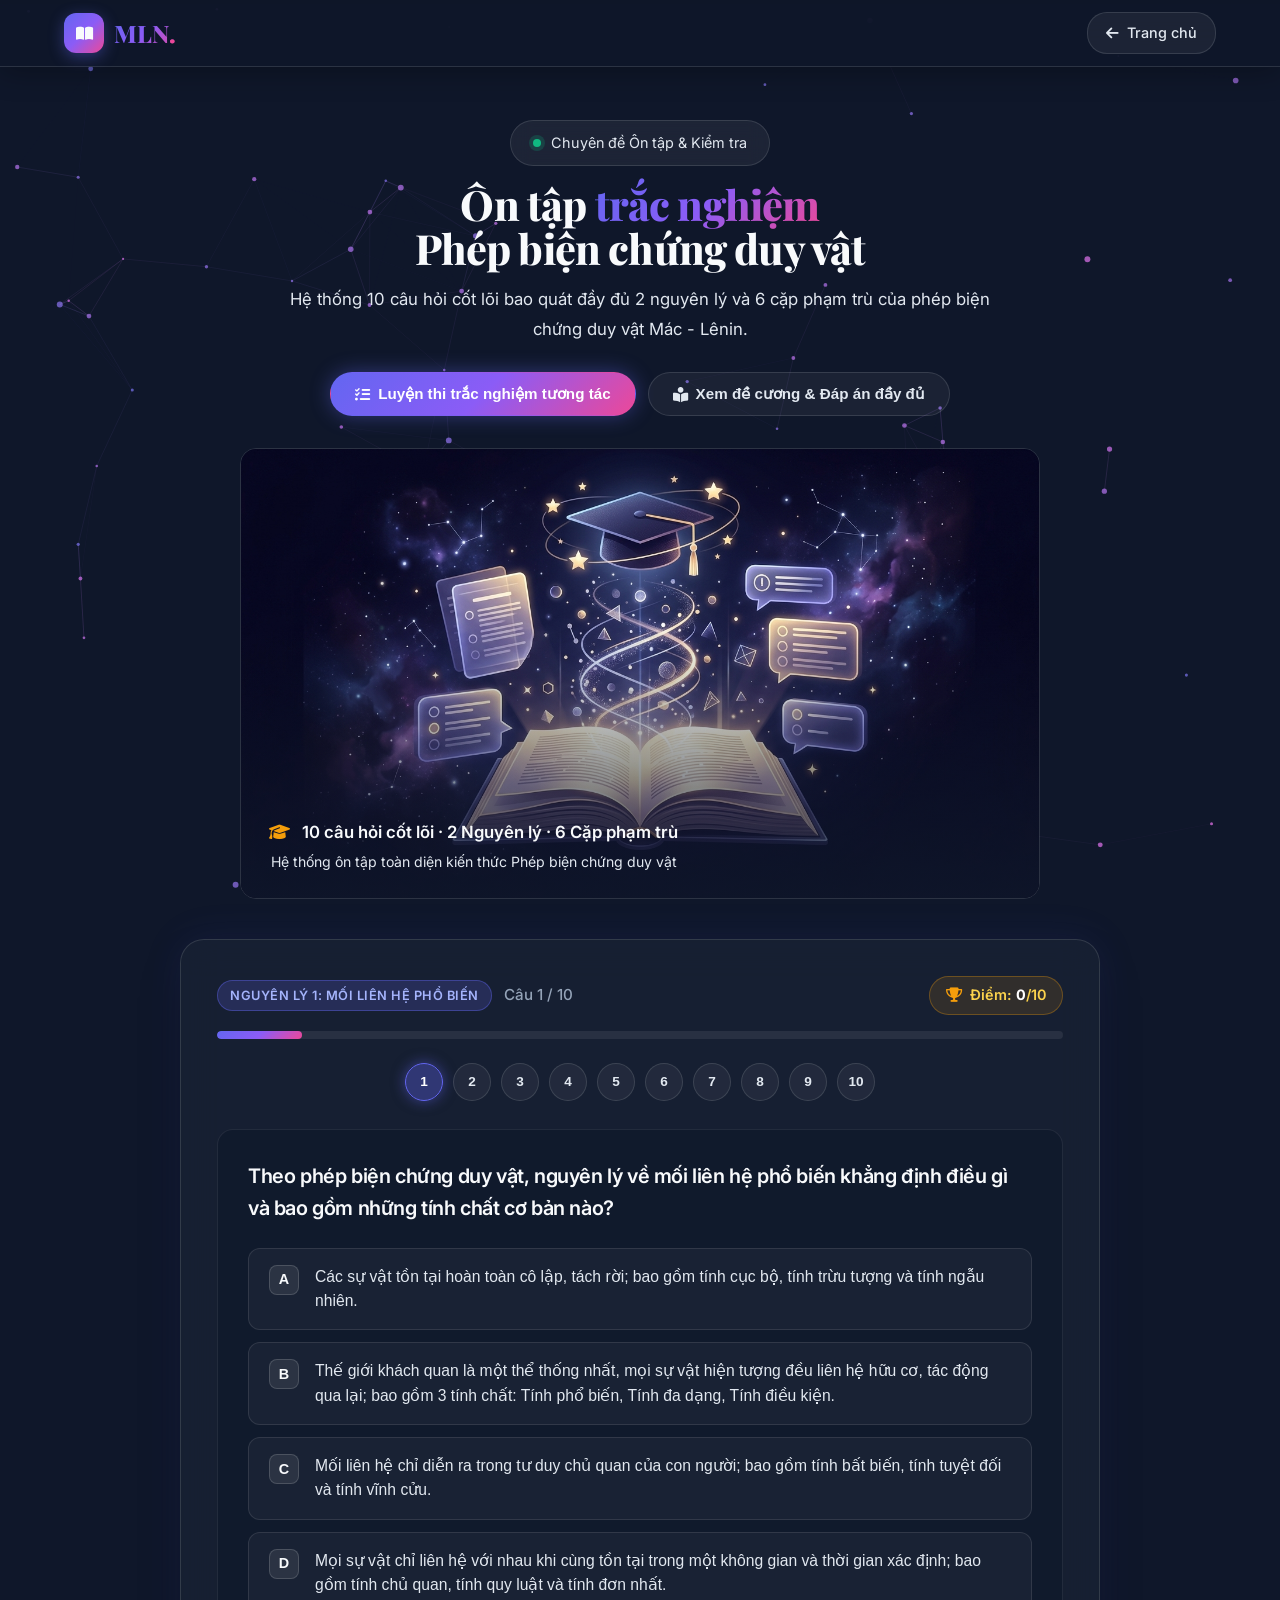
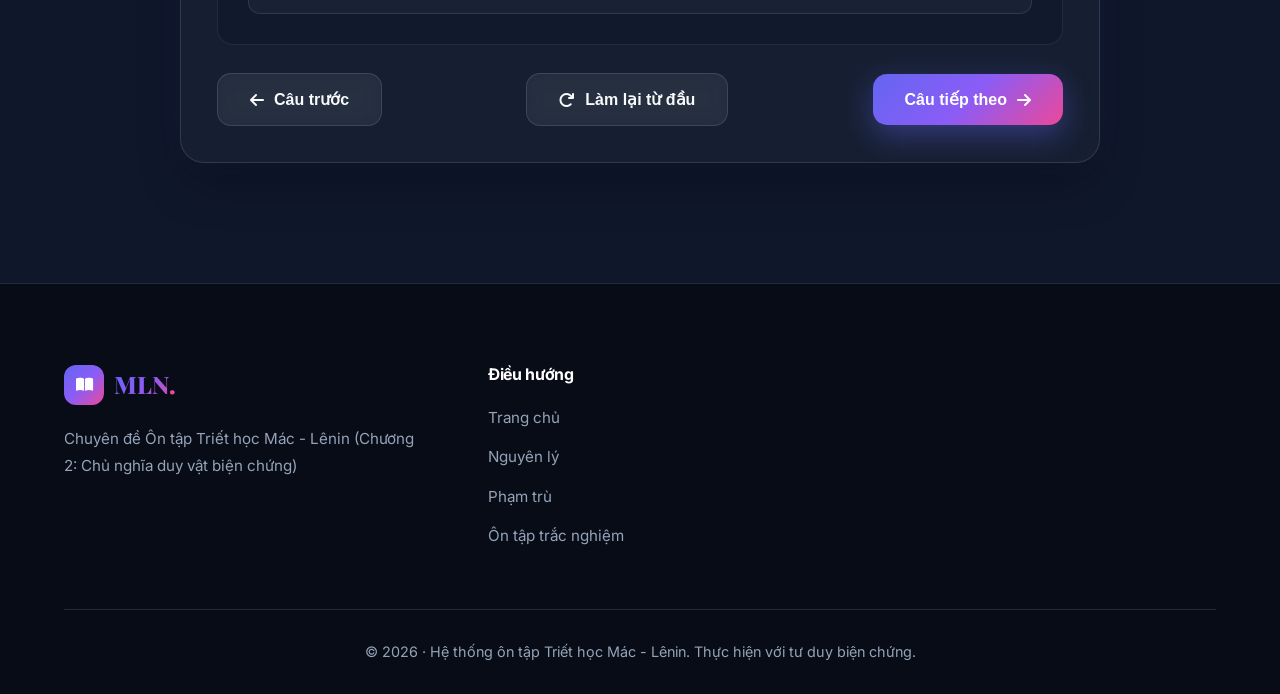
==== commit 611a0af3: "final" ====
--- a/ontap.html
+++ b/ontap.html
@@ -152,6 +152,11 @@
     </style>
 </head>
 <body>
+    <!-- Reading Progress Bar -->
+    <div id="reading-progress-container">
+        <div id="reading-progress-bar"></div>
+    </div>
+
     <div class="particles-bg">
         <canvas id="particles-canvas"></canvas>
     </div>
@@ -197,6 +202,20 @@
                     <i class="fas fa-book-reader"></i>
                     <span>Xem đề cương & Đáp án đầy đủ</span>
                 </button>
+            </div>
+
+            <!-- Quiz Hero Visual Banner -->
+            <div class="quiz-hero-banner" style="margin-top: 32px; max-width: 800px; margin-left: auto; margin-right: auto; border-radius: var(--radius); overflow: hidden; position: relative; cursor: pointer; border: 1px solid var(--glass-border); transition: var(--transition);">
+                <img src="assets/images/quiz_hero.jpg" alt="Ôn tập Triết học Mác - Lênin" loading="lazy" style="width: 100%; display: block; aspect-ratio: 16/9; object-fit: cover;">
+                <div style="position: absolute; inset: 0; background: linear-gradient(to top, rgba(15,23,42,0.85) 0%, transparent 60%); display: flex; align-items: flex-end; padding: 24px 28px;">
+                    <div>
+                        <p style="color: var(--light); font-size: 1.05rem; font-weight: 600; margin-bottom: 4px;">
+                            <i class="fas fa-graduation-cap" style="color: var(--accent); margin-right: 8px;"></i>
+                            10 câu hỏi cốt lõi · 2 Nguyên lý · 6 Cặp phạm trù
+                        </p>
+                        <p style="color: var(--light-2); font-size: 0.88rem;">Hệ thống ôn tập toàn diện kiến thức Phép biện chứng duy vật</p>
+                    </div>
+                </div>
             </div>
         </div>
     </header>
--- a/styles.css
+++ b/styles.css
@@ -2323,4 +2323,550 @@
         width: 100%;
         justify-content: center;
     }
+}
+
+/* ========================================================
+   ENHANCED UI/UX, QUICK SEARCH, VISUALS & COMPARISONS
+======================================================== */
+
+/* ============ Reading Progress Bar ============ */
+#reading-progress-container {
+    position: fixed;
+    top: 0;
+    left: 0;
+    width: 100%;
+    height: 4px;
+    z-index: 1100;
+    background: rgba(15, 23, 42, 0.4);
+}
+#reading-progress-bar {
+    height: 100%;
+    width: 0%;
+    background: var(--gradient-1);
+    box-shadow: 0 0 12px rgba(99, 102, 241, 0.9);
+    transition: width 0.1s ease-out;
+}
+
+/* ============ Quick Concept Search ============ */
+.search-widget-wrap {
+    max-width: 760px;
+    margin: 34px auto 0;
+    position: relative;
+    z-index: 10;
+}
+.search-input-box {
+    position: relative;
+    display: flex;
+    align-items: center;
+    background: rgba(30, 41, 59, 0.75);
+    border: 1px solid rgba(255, 255, 255, 0.16);
+    border-radius: 50px;
+    padding: 6px 14px 6px 22px;
+    backdrop-filter: blur(16px);
+    box-shadow: 0 10px 30px -5px rgba(0, 0, 0, 0.4);
+    transition: var(--transition);
+}
+.search-input-box:focus-within {
+    border-color: var(--primary);
+    box-shadow: 0 0 30px rgba(99, 102, 241, 0.4);
+    background: rgba(30, 41, 59, 0.95);
+}
+.search-input-box i.search-icon {
+    color: #818cf8;
+    font-size: 1.15rem;
+    margin-right: 14px;
+}
+.search-input-box input {
+    flex: 1;
+    background: transparent;
+    border: none;
+    outline: none;
+    color: var(--light);
+    font-size: 1rem;
+    font-family: inherit;
+    padding: 8px 0;
+}
+.search-input-box input::placeholder {
+    color: #94a3b8;
+}
+.search-clear-btn {
+    background: none;
+    border: none;
+    color: #94a3b8;
+    cursor: pointer;
+    padding: 6px 12px;
+    display: none;
+    font-size: 0.95rem;
+    transition: var(--transition);
+}
+.search-clear-btn:hover {
+    color: #fff;
+    transform: scale(1.1);
+}
+.search-tags {
+    display: flex;
+    justify-content: center;
+    gap: 8px;
+    margin-top: 14px;
+    flex-wrap: wrap;
+}
+.search-tag-chip {
+    padding: 6px 16px;
+    border-radius: 20px;
+    font-size: 0.82rem;
+    font-weight: 600;
+    background: rgba(255, 255, 255, 0.05);
+    border: 1px solid var(--glass-border);
+    color: var(--light-2);
+    cursor: pointer;
+    transition: var(--transition);
+    display: inline-flex;
+    align-items: center;
+    gap: 6px;
+}
+.search-tag-chip:hover {
+    background: rgba(99, 102, 241, 0.25);
+    border-color: var(--primary);
+    color: #fff;
+    transform: translateY(-2px);
+    box-shadow: 0 4px 12px rgba(99, 102, 241, 0.3);
+}
+.search-highlight-pulse {
+    animation: searchHighlight 2.4s cubic-bezier(0.16, 1, 0.3, 1) forwards;
+}
+@keyframes searchHighlight {
+    0% { outline: 3px solid #8b5cf6; box-shadow: 0 0 35px rgba(139, 92, 246, 0.9); }
+    70% { outline: 2px solid rgba(139, 92, 246, 0.4); box-shadow: 0 0 18px rgba(139, 92, 246, 0.35); }
+    100% { outline: 0px solid transparent; box-shadow: none; }
+}
+
+/* ============ Visual Image Cards & Lightbox ============ */
+.visual-card-banner {
+    position: relative;
+    border-radius: var(--radius);
+    overflow: hidden;
+    margin: 22px 0 24px;
+    border: 1px solid var(--glass-border);
+    background: rgba(15, 23, 42, 0.8);
+    cursor: pointer;
+}
+.visual-card-banner img {
+    width: 100%;
+    height: 240px;
+    object-fit: cover;
+    display: block;
+    transition: transform 0.6s cubic-bezier(0.4, 0, 0.2, 1);
+}
+.visual-card-banner:hover img {
+    transform: scale(1.05);
+}
+.visual-card-overlay {
+    position: absolute;
+    inset: 0;
+    background: linear-gradient(to top, rgba(15, 23, 42, 0.95) 0%, rgba(15, 23, 42, 0.3) 60%, transparent 100%);
+    display: flex;
+    flex-direction: column;
+    justify-content: flex-end;
+    padding: 16px 20px;
+    transition: var(--transition);
+}
+.visual-badge {
+    position: absolute;
+    top: 14px;
+    right: 14px;
+    background: rgba(15, 23, 42, 0.75);
+    backdrop-filter: blur(10px);
+    border: 1px solid rgba(255, 255, 255, 0.18);
+    border-radius: 20px;
+    padding: 4px 12px;
+    font-size: 0.75rem;
+    color: #a5b4fc;
+    font-weight: 600;
+    display: flex;
+    align-items: center;
+    gap: 6px;
+}
+.visual-card-caption {
+    font-size: 0.92rem;
+    color: #e2e8f0;
+    font-weight: 600;
+    line-height: 1.4;
+    text-shadow: 0 2px 4px rgba(0, 0, 0, 0.7);
+}
+.visual-card-action {
+    display: inline-flex;
+    align-items: center;
+    gap: 6px;
+    font-size: 0.8rem;
+    color: #818cf8;
+    margin-top: 5px;
+    font-weight: 600;
+}
+
+/* Lightbox Modal */
+.lightbox-modal {
+    position: fixed;
+    inset: 0;
+    z-index: 2500;
+    background: rgba(10, 15, 30, 0.93);
+    backdrop-filter: blur(20px);
+    display: none;
+    align-items: center;
+    justify-content: center;
+    padding: 24px;
+    opacity: 0;
+    transition: opacity 0.3s ease;
+}
+.lightbox-modal.active {
+    display: flex;
+    opacity: 1;
+}
+.lightbox-container {
+    max-width: 960px;
+    width: 100%;
+    background: rgba(30, 41, 59, 0.9);
+    border: 1px solid var(--glass-border);
+    border-radius: var(--radius-lg);
+    overflow: hidden;
+    box-shadow: 0 30px 60px rgba(0, 0, 0, 0.7);
+    position: relative;
+    animation: lightboxZoomIn 0.35s cubic-bezier(0.16, 1, 0.3, 1);
+}
+@keyframes lightboxZoomIn {
+    from { transform: scale(0.92); opacity: 0; }
+    to { transform: scale(1); opacity: 1; }
+}
+.lightbox-close-btn {
+    position: absolute;
+    top: 16px;
+    right: 16px;
+    width: 42px;
+    height: 42px;
+    border-radius: 50%;
+    background: rgba(15, 23, 42, 0.85);
+    border: 1px solid rgba(255, 255, 255, 0.2);
+    color: #fff;
+    display: grid;
+    place-items: center;
+    font-size: 1.15rem;
+    cursor: pointer;
+    z-index: 10;
+    transition: var(--transition);
+}
+.lightbox-close-btn:hover {
+    background: #ef4444;
+    transform: rotate(90deg) scale(1.1);
+}
+.lightbox-img {
+    width: 100%;
+    max-height: 65vh;
+    object-fit: contain;
+    display: block;
+    background: #070a12;
+}
+.lightbox-meta {
+    padding: 20px 28px;
+    border-top: 1px solid var(--glass-border);
+}
+.lightbox-title {
+    font-size: 1.25rem;
+    color: #fff;
+    margin-bottom: 6px;
+    font-weight: 700;
+}
+.lightbox-desc {
+    color: #cbd5e1;
+    font-size: 0.95rem;
+    line-height: 1.6;
+}
+
+/* ============ Quote Callout ============ */
+.quote-callout {
+    position: relative;
+    background: rgba(99, 102, 241, 0.08);
+    border-left: 4px solid var(--accent);
+    border-radius: 0 var(--radius-sm) var(--radius-sm) 0;
+    padding: 16px 20px 16px 24px;
+    margin: 20px 0;
+}
+.quote-callout i.quote-icon {
+    position: absolute;
+    top: 12px;
+    left: 8px;
+    color: rgba(245, 158, 11, 0.3);
+    font-size: 1.4rem;
+}
+.quote-callout p {
+    font-style: italic;
+    color: #f1f5f9;
+    font-size: 0.95rem;
+    line-height: 1.65;
+    margin-bottom: 6px;
+}
+.quote-callout .quote-author {
+    display: flex;
+    align-items: center;
+    gap: 8px;
+    font-size: 0.85rem;
+    color: var(--accent);
+    font-weight: 600;
+    font-style: normal;
+}
+
+/* ============ Dialectics vs Metaphysics Table ============ */
+.comparison-section-box {
+    margin-top: 54px;
+    background: rgba(30, 41, 59, 0.5);
+    border: 1px solid var(--glass-border);
+    border-radius: var(--radius-lg);
+    padding: 36px 30px;
+    backdrop-filter: blur(16px);
+}
+.comparison-title {
+    text-align: center;
+    font-size: 1.7rem;
+    margin-bottom: 8px;
+}
+.comparison-subtitle {
+    text-align: center;
+    color: var(--light-2);
+    font-size: 0.95rem;
+    margin-bottom: 30px;
+    max-width: 650px;
+    margin-left: auto;
+    margin-right: auto;
+}
+.comparison-grid-table {
+    display: grid;
+    grid-template-columns: 1fr 1fr;
+    gap: 24px;
+}
+.comparison-col {
+    border-radius: var(--radius);
+    padding: 26px;
+    border: 1px solid var(--glass-border);
+}
+.comparison-col.metaphysics {
+    background: rgba(239, 68, 68, 0.05);
+    border-color: rgba(239, 68, 68, 0.25);
+}
+.comparison-col.dialectics {
+    background: rgba(16, 185, 129, 0.06);
+    border-color: rgba(16, 185, 129, 0.3);
+}
+.comparison-col-header {
+    display: flex;
+    align-items: center;
+    gap: 12px;
+    margin-bottom: 20px;
+    padding-bottom: 12px;
+    border-bottom: 1px solid var(--glass-border);
+}
+.comparison-badge-icon {
+    width: 38px;
+    height: 38px;
+    border-radius: 10px;
+    display: grid;
+    place-items: center;
+    font-size: 1.05rem;
+}
+.metaphysics .comparison-badge-icon {
+    background: rgba(239, 68, 68, 0.2);
+    color: #f87171;
+}
+.dialectics .comparison-badge-icon {
+    background: rgba(16, 185, 129, 0.2);
+    color: #34d399;
+}
+.comparison-col h3 {
+    font-size: 1.25rem;
+}
+.metaphysics h3 { color: #fca5a5; }
+.dialectics h3 { color: #6ee7b7; }
+.comparison-item-row {
+    margin-bottom: 18px;
+    padding-bottom: 14px;
+    border-bottom: 1px dashed rgba(255, 255, 255, 0.08);
+}
+.comparison-item-row:last-child {
+    margin-bottom: 0;
+    padding-bottom: 0;
+    border-bottom: none;
+}
+.comparison-label {
+    font-size: 0.8rem;
+    text-transform: uppercase;
+    letter-spacing: 0.6px;
+    font-weight: 700;
+    color: #94a3b8;
+    margin-bottom: 5px;
+}
+.comparison-desc {
+    font-size: 0.94rem;
+    line-height: 1.6;
+    color: var(--light-2);
+}
+
+/* ============ Enhanced Category Layout & Case Studies ============ */
+.category-dual-layout {
+    display: grid;
+    grid-template-columns: 1.2fr 0.9fr;
+    gap: 30px;
+    margin-top: 24px;
+    align-items: start;
+}
+.case-study-box {
+    background: rgba(30, 41, 59, 0.65);
+    border: 1px solid var(--glass-border);
+    border-radius: var(--radius);
+    padding: 24px;
+    margin-bottom: 22px;
+    position: relative;
+    overflow: hidden;
+}
+.case-study-badge {
+    display: inline-flex;
+    align-items: center;
+    gap: 6px;
+    padding: 4px 12px;
+    background: rgba(245, 158, 11, 0.18);
+    border: 1px solid rgba(245, 158, 11, 0.35);
+    color: var(--accent);
+    border-radius: 20px;
+    font-size: 0.78rem;
+    font-weight: 700;
+    margin-bottom: 12px;
+    text-transform: uppercase;
+    letter-spacing: 0.5px;
+}
+.case-study-title {
+    font-size: 1.15rem;
+    color: #fff;
+    margin-bottom: 10px;
+    font-weight: 700;
+}
+.case-study-text {
+    font-size: 0.92rem;
+    line-height: 1.65;
+    color: var(--light-2);
+}
+.key-takeaway-pill {
+    background: linear-gradient(135deg, rgba(99, 102, 241, 0.18), rgba(236, 72, 153, 0.18));
+    border: 1px solid rgba(99, 102, 241, 0.35);
+    border-radius: var(--radius);
+    padding: 18px 20px;
+    display: flex;
+    align-items: flex-start;
+    gap: 14px;
+}
+.takeaway-icon {
+    font-size: 1.4rem;
+    color: #a5b4fc;
+    flex-shrink: 0;
+    margin-top: 2px;
+}
+.takeaway-content h4 {
+    font-size: 0.95rem;
+    color: #fff;
+    margin-bottom: 4px;
+    font-weight: 700;
+}
+.takeaway-content p {
+    font-size: 0.88rem;
+    color: #cbd5e1;
+    line-height: 1.5;
+}
+
+/* ============ AI Roadmap & Visual Banner ============ */
+.ai-hero-banner {
+    position: relative;
+    border-radius: var(--radius-lg);
+    overflow: hidden;
+    margin-bottom: 36px;
+    border: 1px solid var(--glass-border);
+    box-shadow: 0 20px 40px rgba(0, 0, 0, 0.4);
+    cursor: pointer;
+}
+.ai-hero-banner img {
+    width: 100%;
+    height: 380px;
+    object-fit: cover;
+    display: block;
+    transition: transform 0.6s ease;
+}
+.ai-hero-banner:hover img {
+    transform: scale(1.03);
+}
+.ai-hero-overlay {
+    position: absolute;
+    inset: 0;
+    background: linear-gradient(to top, rgba(15, 23, 42, 0.95) 0%, rgba(15, 23, 42, 0.4) 50%, transparent 100%);
+    display: flex;
+    flex-direction: column;
+    justify-content: flex-end;
+    padding: 32px 36px;
+}
+.ai-hero-overlay h3 {
+    font-size: 1.8rem;
+    color: #fff;
+    margin-bottom: 8px;
+}
+.ai-hero-overlay p {
+    font-size: 1.05rem;
+    color: #cbd5e1;
+    max-width: 800px;
+    line-height: 1.6;
+}
+
+.ai-dialectical-steps {
+    display: grid;
+    grid-template-columns: repeat(auto-fit, minmax(280px, 1fr));
+    gap: 20px;
+    margin: 32px 0 40px;
+}
+.ai-step-card {
+    background: rgba(30, 41, 59, 0.65);
+    border: 1px solid var(--glass-border);
+    border-radius: var(--radius);
+    padding: 24px 20px;
+    position: relative;
+    transition: var(--transition);
+}
+.ai-step-card:hover {
+    border-color: rgba(99, 102, 241, 0.4);
+    transform: translateY(-4px);
+}
+.ai-step-badge {
+    width: 34px;
+    height: 34px;
+    border-radius: 10px;
+    background: var(--gradient-1);
+    color: #fff;
+    font-weight: 700;
+    display: grid;
+    place-items: center;
+    font-size: 0.9rem;
+    margin-bottom: 14px;
+}
+.ai-step-card h4 {
+    font-size: 1.15rem;
+    color: #fff;
+    margin-bottom: 8px;
+}
+.ai-step-card p {
+    font-size: 0.92rem;
+    color: var(--light-2);
+    line-height: 1.6;
+}
+
+@media (max-width: 992px) {
+    .category-dual-layout {
+        grid-template-columns: 1fr;
+    }
+    .comparison-grid-table {
+        grid-template-columns: 1fr;
+    }
+    .ai-hero-banner img {
+        height: 280px;
+    }
 }
